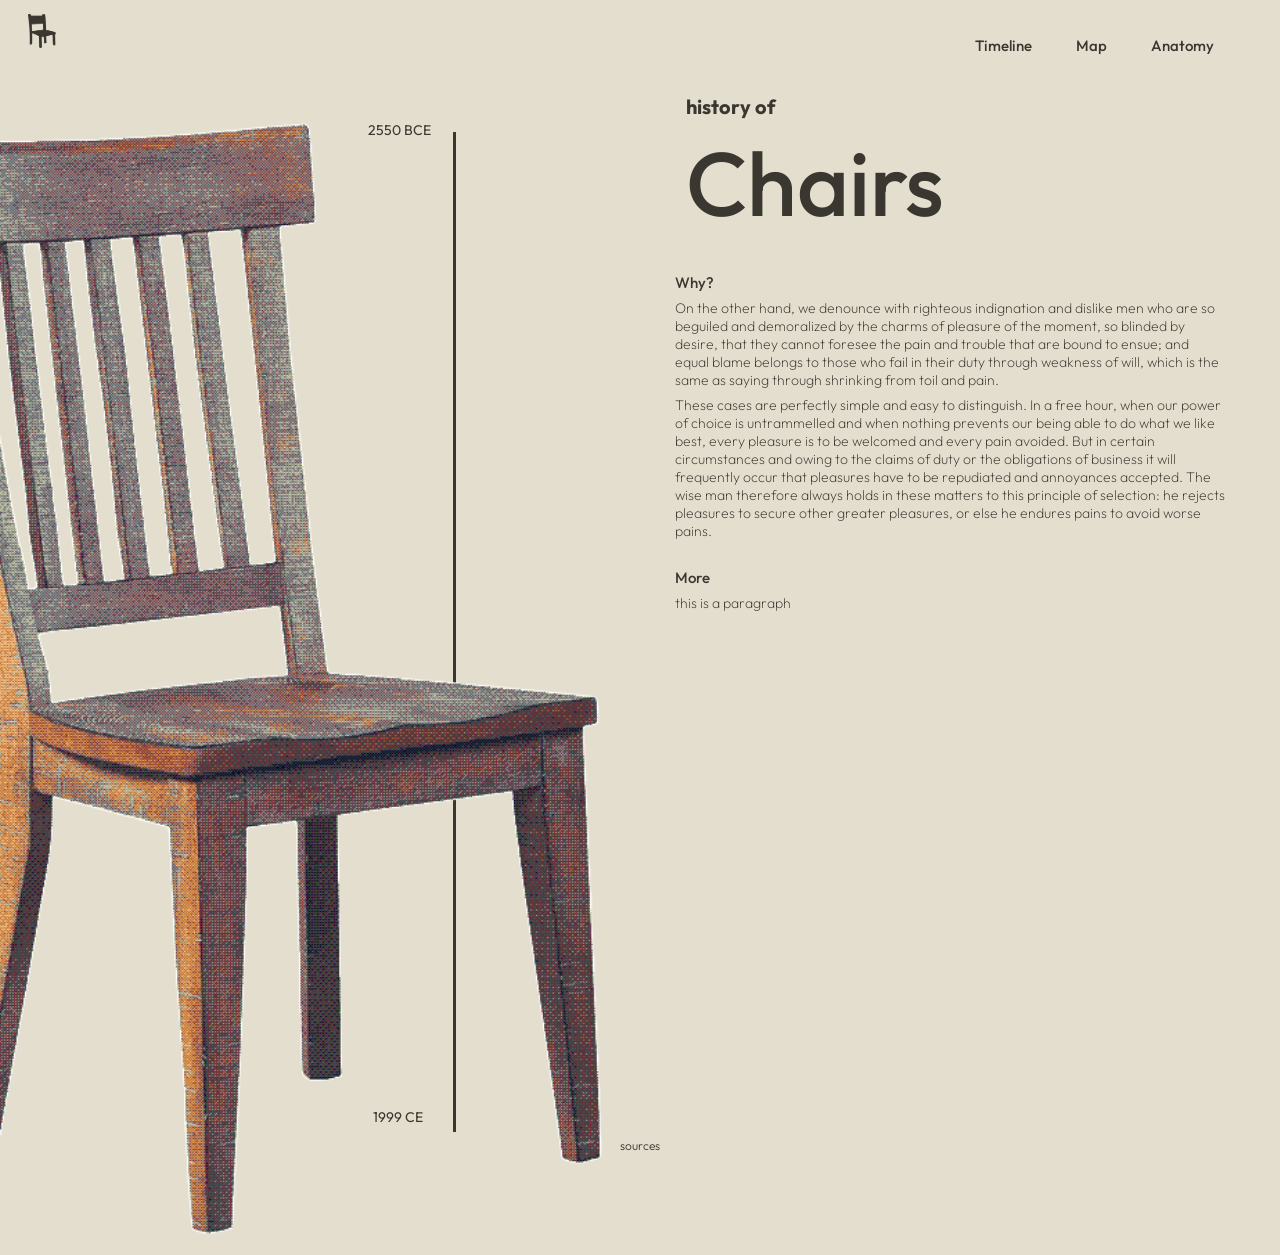
==== index.html @ 548d2c80 "Add files via upload" ====
<!DOCTYPE html>
<html lang="en">
<head>
    <meta charset="UTF-8">
    <meta name="viewport" content="width=device-width, initial-scale=1.0">
    <title>Chairs - Homepage</title>
    <link rel = "stylesheet" href = "index.css">
    <!--typeface info-->
    <link rel="preconnect" href="https://fonts.googleapis.com">
    <link rel="preconnect" href="https://fonts.gstatic.com" crossorigin>
    <link href="https://fonts.googleapis.com/css2?family=Outfit:wght@100..900&display=swap" rel="stylesheet">
    <!--favicon info-->
    <link rel="icon" type="image/x-icon" href="chairFavicon.png">
</head>

<body>
    <!-- <div class = outfit-medium></div> -->
    <section class = "header">
        <ul>
            <section class = "homeIcon">
                 <li style="float:inline-start"><a href="../index/index.html" class = "active"> <img id = "homeIconAct" src="homeIcon.png" style = "width:30px;height:36px"> </a></li>
            </section>
            <li><a href="../anatomy/anatomy.html">Anatomy</a></li>
            <li><a href="../map/map.html">Map</a></li>
            <li><a href="../timeline/timeline.html">Timeline</a></li>
        </ul>
    </section>
    <br>
    <section class = "body">
        <div class = "imgContainer">
                 <img src = "woodchairD.png">
             <div class = "vl"></div>
        </div>
        <div class = "bodyContent">
            <section class = "title">
                <br>
                <h3>history of</h3>
                <h2>Chairs</h2>
            </section>
            <br>
            <h4>Why?</h4>
            <p>On the other hand, we denounce with righteous indignation and dislike men who are so beguiled and demoralized by the charms of pleasure of the moment, so blinded by desire, that they cannot foresee the pain and trouble that are bound to ensue; and equal blame belongs to those who fail in their duty through weakness of will, which is the same as saying through shrinking from toil and pain.</p>

            <p>These cases are perfectly simple and easy to distinguish. In a free hour, when our power of choice is untrammelled and when nothing prevents our being able to do what we like best, every pleasure is to be welcomed and every pain avoided. But in certain circumstances and owing to the claims of duty or the obligations of business it will frequently occur that pleasures have to be repudiated and annoyances accepted. The wise man therefore always holds in these matters to this principle of selection: he rejects pleasures to secure other greater pleasures, or else he endures pains to avoid worse pains.</p>
            <br>
            <h4>More</h4>
        <p>this is a paragraph</p>
        </div>
    </section>
    <section class = "datesContainer">
        <div class = "earlyDate">2550 BCE</div>
        <div class = "endDate">1999 CE</div>
    </section>
    <section class = "footer">
        <footer>sources</footer>
    </section>
</body>
</html>
---- index.css ----
* {
    margin-top: 1px;
    margin-left: 10px;
    margin-right: 10px;
    margin-bottom: 5px;
    padding: 1px;
    box-sizing: border-box;
}

body{
    font-family: "Outfit", sans-serif;
    color: #3A3630;
    background-color: #E4DECE;
}

.imgContainer {
    width: 600px;
    height: 1000px;
    /* background-color: blue; */
}

.imgContainer img{
    width: 1200px;
    position: relative;
    bottom: -30px;
    right: 400px;
    z-index: 1;
}

.vl{
    border-left: 3px solid #3A3630;
    height: 1000px;
    position: absolute;
    margin-top: 132px;
    left: 450px;
    margin-left: 3px;
    top: 0;
}

.datesContainer{
    position: relative;
    height: 50px;
    width: 500px;
}

.earlyDate{
    position: absolute;
    left: 325px;
    bottom: 985px;
    font-size: 14px;
    font-weight: 500px;
}

.endDate{
    position: absolute;
    left: 330px;
    bottom: -2px;
    font-size: 14px;
    font-weight: 500px;
}


/* Header info */

.header{
    font-size: 15px;
    font-weight:300;
}

ul li {
    float: right;
}

ul {
    list-style-type: none;
}

ul li a{
    text-decoration: none;
    color:#3A3630;
    font-weight: 500;
}

.homeIcon{
    /* background-color: blue; */
    margin-top:1px;
    margin-left:-50px;
    width: 20px;
    height: 20px;
}

.title{
    font-family: "Outfit", sans-serif;
    font-weight: 300;
}

.title h2{
    font-size: 90px;
    font-weight: 500;
}

.title h3{
    font-size: 20px;
    font-size: 500;
}

.body{
    display: grid;
    grid-template-columns: 1fr 2fr;
}

.body h4{
    font-size: 15px;
    font-weight: 500;
}

.body p{
    font-size: 14px;
    font-weight: 200;
}

.footer{
    text-align: center;
    font-size: 12px;
    font-weight:300;
}
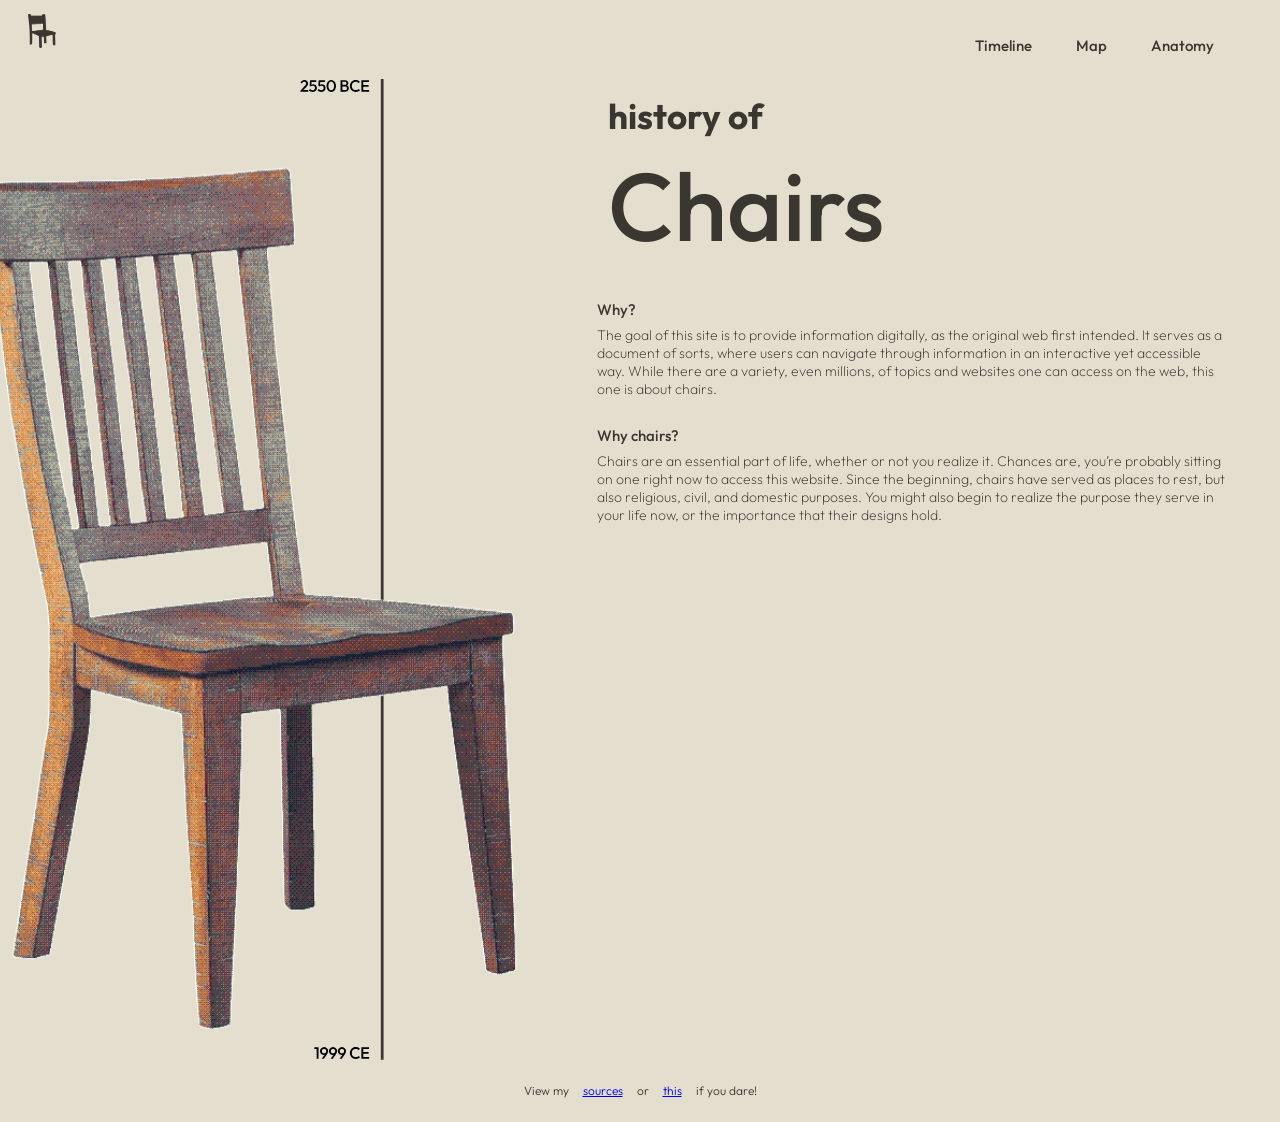
==== commit ec7282f9: "Add files via upload" ====
--- a/index.html
+++ b/index.html
@@ -18,18 +18,28 @@
     <section class = "header">
         <ul>
             <section class = "homeIcon">
-                 <li style="float:inline-start"><a href="../index/index.html" class = "active"> <img id = "homeIconAct" src="homeIcon.png" style = "width:30px;height:36px"> </a></li>
+                 <li style="float:inline-start"><a href="index.html" class = "active"> <img id = "homeIconAct" src="homeIcon.png" style = "width:30px;height:36px"> </a></li>
             </section>
-            <li><a href="../anatomy/anatomy.html">Anatomy</a></li>
-            <li><a href="../map/map.html">Map</a></li>
-            <li><a href="../timeline/timeline.html">Timeline</a></li>
+            <li><a href="anatomy.html">Anatomy</a></li>
+            <li><a href="map.html">Map</a></li>
+            <li><a href="timeline.html">Timeline</a></li>
         </ul>
     </section>
     <br>
     <section class = "body">
         <div class = "imgContainer">
-                 <img src = "woodchairD.png">
-             <div class = "vl"></div>
+            <svg class = "chairHome" width="653" height="1075" viewBox="0 0 653 1075" fill="none" xmlns="http://www.w3.org/2000/svg" xmlns:xlink="http://www.w3.org/1999/xlink">
+                <line x1="466.5" y1="4" x2="466.5" y2="1075" stroke="#3A3630" stroke-width="3"/>
+                <path d="M377.169 16.776L381.813 11.844C382.197 11.436 382.509 11.07 382.749 10.746C382.989 10.422 383.163 10.116 383.271 9.828C383.379 9.54 383.433 9.246 383.433 8.946C383.433 8.382 383.247 7.944 382.875 7.632C382.515 7.308 382.053 7.146 381.489 7.146C380.889 7.146 380.361 7.296 379.905 7.596C379.449 7.896 379.041 8.364 378.681 9L377.241 7.812C377.733 6.96 378.339 6.318 379.059 5.886C379.779 5.442 380.613 5.22 381.561 5.22C382.341 5.22 383.025 5.376 383.613 5.688C384.201 6 384.657 6.438 384.981 7.002C385.305 7.554 385.467 8.196 385.467 8.928C385.467 9.456 385.401 9.93 385.269 10.35C385.149 10.758 384.939 11.172 384.639 11.592C384.339 12 383.925 12.48 383.397 13.032L379.833 16.722L377.169 16.776ZM377.169 18V16.776L378.951 16.146H385.719V18H377.169ZM390.489 18.18C389.613 18.18 388.833 18.03 388.149 17.73C387.465 17.418 386.889 16.968 386.421 16.38L387.825 14.976C388.077 15.36 388.431 15.666 388.887 15.894C389.355 16.122 389.877 16.236 390.453 16.236C390.981 16.236 391.443 16.14 391.839 15.948C392.235 15.756 392.547 15.48 392.775 15.12C393.003 14.76 393.117 14.334 393.117 13.842C393.117 13.326 393.003 12.9 392.775 12.564C392.559 12.216 392.265 11.958 391.893 11.79C391.533 11.61 391.143 11.52 390.723 11.52C390.243 11.52 389.811 11.574 389.427 11.682C389.055 11.79 388.689 11.982 388.329 12.258L388.383 10.962C388.575 10.71 388.797 10.506 389.049 10.35C389.301 10.182 389.595 10.056 389.931 9.972C390.267 9.888 390.663 9.846 391.119 9.846C392.007 9.846 392.751 10.032 393.351 10.404C393.963 10.776 394.425 11.274 394.737 11.898C395.049 12.51 395.205 13.194 395.205 13.95C395.205 14.766 395.001 15.492 394.593 16.128C394.197 16.764 393.645 17.268 392.937 17.64C392.229 18 391.413 18.18 390.489 18.18ZM388.329 12.258L387.195 11.124L387.753 5.4H389.643L388.995 11.358L388.329 12.258ZM388.113 7.254L387.753 5.4H394.503V7.254H388.113ZM399.937 18.18C399.061 18.18 398.281 18.03 397.597 17.73C396.913 17.418 396.337 16.968 395.869 16.38L397.273 14.976C397.525 15.36 397.879 15.666 398.335 15.894C398.803 16.122 399.325 16.236 399.901 16.236C400.429 16.236 400.891 16.14 401.287 15.948C401.683 15.756 401.995 15.48 402.223 15.12C402.451 14.76 402.565 14.334 402.565 13.842C402.565 13.326 402.451 12.9 402.223 12.564C402.007 12.216 401.713 11.958 401.341 11.79C400.981 11.61 400.591 11.52 400.171 11.52C399.691 11.52 399.259 11.574 398.875 11.682C398.503 11.79 398.137 11.982 397.777 12.258L397.831 10.962C398.023 10.71 398.245 10.506 398.497 10.35C398.749 10.182 399.043 10.056 399.379 9.972C399.715 9.888 400.111 9.846 400.567 9.846C401.455 9.846 402.199 10.032 402.799 10.404C403.411 10.776 403.873 11.274 404.185 11.898C404.497 12.51 404.653 13.194 404.653 13.95C404.653 14.766 404.449 15.492 404.041 16.128C403.645 16.764 403.093 17.268 402.385 17.64C401.677 18 400.861 18.18 399.937 18.18ZM397.777 12.258L396.643 11.124L397.201 5.4H399.091L398.443 11.358L397.777 12.258ZM397.561 7.254L397.201 5.4H403.951V7.254H397.561ZM410.862 18.18C409.914 18.18 409.044 17.916 408.252 17.388C407.472 16.848 406.848 16.092 406.38 15.12C405.912 14.148 405.678 13.002 405.678 11.682C405.678 10.362 405.906 9.222 406.362 8.262C406.83 7.29 407.454 6.54 408.234 6.012C409.014 5.484 409.878 5.22 410.826 5.22C411.786 5.22 412.656 5.484 413.436 6.012C414.216 6.54 414.834 7.29 415.29 8.262C415.758 9.222 415.992 10.368 415.992 11.7C415.992 13.02 415.758 14.166 415.29 15.138C414.834 16.11 414.216 16.86 413.436 17.388C412.668 17.916 411.81 18.18 410.862 18.18ZM410.826 16.236C411.45 16.236 411.99 16.068 412.446 15.732C412.902 15.396 413.256 14.892 413.508 14.22C413.772 13.548 413.904 12.702 413.904 11.682C413.904 10.674 413.772 9.834 413.508 9.162C413.256 8.49 412.896 7.992 412.428 7.668C411.972 7.332 411.438 7.164 410.826 7.164C410.214 7.164 409.674 7.332 409.206 7.668C408.75 7.992 408.396 8.49 408.144 9.162C407.892 9.822 407.766 10.662 407.766 11.682C407.766 12.702 407.892 13.548 408.144 14.22C408.396 14.892 408.75 15.396 409.206 15.732C409.674 16.068 410.214 16.236 410.826 16.236ZM422.408 18V16.2H426.026C426.662 16.2 427.154 16.002 427.502 15.606C427.85 15.21 428.024 14.754 428.024 14.238C428.024 13.89 427.946 13.566 427.79 13.266C427.634 12.966 427.406 12.726 427.106 12.546C426.806 12.366 426.446 12.276 426.026 12.276H422.408V10.476H425.72C426.26 10.476 426.692 10.338 427.016 10.062C427.34 9.786 427.502 9.378 427.502 8.838C427.502 8.298 427.34 7.89 427.016 7.614C426.692 7.338 426.26 7.2 425.72 7.2H422.408V5.4H425.774C426.626 5.4 427.334 5.556 427.898 5.868C428.462 6.18 428.882 6.582 429.158 7.074C429.434 7.566 429.572 8.094 429.572 8.658C429.572 9.318 429.386 9.9 429.014 10.404C428.654 10.908 428.12 11.316 427.412 11.628L427.574 10.98C428.366 11.304 428.984 11.76 429.428 12.348C429.872 12.936 430.094 13.626 430.094 14.418C430.094 15.066 429.932 15.66 429.608 16.2C429.296 16.74 428.828 17.178 428.204 17.514C427.592 17.838 426.836 18 425.936 18H422.408ZM420.986 18V5.4H423.056V18H420.986ZM437.548 18.18C436.636 18.18 435.79 18.018 435.01 17.694C434.242 17.358 433.57 16.896 432.994 16.308C432.418 15.708 431.974 15.018 431.662 14.238C431.35 13.446 431.194 12.6 431.194 11.7C431.194 10.8 431.35 9.96 431.662 9.18C431.974 8.388 432.418 7.698 432.994 7.11C433.57 6.522 434.242 6.06 435.01 5.724C435.79 5.388 436.636 5.22 437.548 5.22C438.568 5.22 439.45 5.388 440.194 5.724C440.938 6.06 441.598 6.516 442.174 7.092L440.77 8.496C440.398 8.088 439.942 7.77 439.402 7.542C438.874 7.314 438.256 7.2 437.548 7.2C436.924 7.2 436.354 7.308 435.838 7.524C435.322 7.74 434.872 8.052 434.488 8.46C434.116 8.856 433.828 9.33 433.624 9.882C433.42 10.434 433.318 11.04 433.318 11.7C433.318 12.36 433.42 12.966 433.624 13.518C433.828 14.07 434.116 14.55 434.488 14.958C434.872 15.354 435.322 15.66 435.838 15.876C436.354 16.092 436.924 16.2 437.548 16.2C438.316 16.2 438.964 16.086 439.492 15.858C440.032 15.618 440.488 15.294 440.86 14.886L442.264 16.29C441.688 16.878 441.01 17.34 440.23 17.676C439.45 18.012 438.556 18.18 437.548 18.18ZM443.751 18V5.4H445.821V18H443.751ZM445.173 18V16.11H452.229V18H445.173ZM445.173 12.474V10.656H451.617V12.474H445.173ZM445.173 7.29V5.4H452.139V7.29H445.173Z" fill="black"/>
+                <path d="M394.919 1074V1061.4H396.953V1074H394.919ZM392.399 1063.25V1061.4H396.773V1063.25H392.399ZM400.436 1074L404.126 1068.83L404.864 1068.38C404.744 1068.65 404.588 1068.88 404.396 1069.09C404.216 1069.29 403.976 1069.45 403.676 1069.55C403.376 1069.66 402.992 1069.72 402.524 1069.72C401.804 1069.72 401.144 1069.55 400.544 1069.21C399.944 1068.86 399.464 1068.38 399.104 1067.77C398.744 1067.16 398.564 1066.45 398.564 1065.65C398.564 1064.83 398.762 1064.09 399.158 1063.42C399.566 1062.74 400.106 1062.21 400.778 1061.81C401.45 1061.42 402.2 1061.22 403.028 1061.22C403.868 1061.22 404.624 1061.42 405.296 1061.81C405.968 1062.2 406.496 1062.72 406.88 1063.38C407.276 1064.03 407.474 1064.76 407.474 1065.58C407.474 1066.73 407.072 1067.89 406.268 1069.07L402.83 1074H400.436ZM403.028 1068.1C403.484 1068.1 403.892 1067.99 404.252 1067.77C404.612 1067.56 404.894 1067.26 405.098 1066.89C405.302 1066.52 405.404 1066.1 405.404 1065.65C405.404 1065.17 405.302 1064.74 405.098 1064.37C404.894 1064 404.612 1063.7 404.252 1063.49C403.892 1063.27 403.484 1063.16 403.028 1063.16C402.572 1063.16 402.164 1063.27 401.804 1063.49C401.444 1063.7 401.156 1064 400.94 1064.37C400.736 1064.74 400.634 1065.17 400.634 1065.65C400.634 1066.12 400.736 1066.54 400.94 1066.91C401.156 1067.27 401.444 1067.56 401.804 1067.77C402.176 1067.99 402.584 1068.1 403.028 1068.1ZM410.183 1074L413.873 1068.83L414.611 1068.38C414.491 1068.65 414.335 1068.88 414.143 1069.09C413.963 1069.29 413.723 1069.45 413.423 1069.55C413.123 1069.66 412.739 1069.72 412.271 1069.72C411.551 1069.72 410.891 1069.55 410.291 1069.21C409.691 1068.86 409.211 1068.38 408.851 1067.77C408.491 1067.16 408.311 1066.45 408.311 1065.65C408.311 1064.83 408.509 1064.09 408.905 1063.42C409.313 1062.74 409.853 1062.21 410.525 1061.81C411.197 1061.42 411.947 1061.22 412.775 1061.22C413.615 1061.22 414.371 1061.42 415.043 1061.81C415.715 1062.2 416.243 1062.72 416.627 1063.38C417.023 1064.03 417.221 1064.76 417.221 1065.58C417.221 1066.73 416.819 1067.89 416.015 1069.07L412.577 1074H410.183ZM412.775 1068.1C413.231 1068.1 413.639 1067.99 413.999 1067.77C414.359 1067.56 414.641 1067.26 414.845 1066.89C415.049 1066.52 415.151 1066.1 415.151 1065.65C415.151 1065.17 415.049 1064.74 414.845 1064.37C414.641 1064 414.359 1063.7 413.999 1063.49C413.639 1063.27 413.231 1063.16 412.775 1063.16C412.319 1063.16 411.911 1063.27 411.551 1063.49C411.191 1063.7 410.903 1064 410.687 1064.37C410.483 1064.74 410.381 1065.17 410.381 1065.65C410.381 1066.12 410.483 1066.54 410.687 1066.91C410.903 1067.27 411.191 1067.56 411.551 1067.77C411.923 1067.99 412.331 1068.1 412.775 1068.1ZM419.931 1074L423.621 1068.83L424.359 1068.38C424.239 1068.65 424.083 1068.88 423.891 1069.09C423.711 1069.29 423.471 1069.45 423.171 1069.55C422.871 1069.66 422.487 1069.72 422.019 1069.72C421.299 1069.72 420.639 1069.55 420.039 1069.21C419.439 1068.86 418.959 1068.38 418.599 1067.77C418.239 1067.16 418.059 1066.45 418.059 1065.65C418.059 1064.83 418.257 1064.09 418.653 1063.42C419.061 1062.74 419.601 1062.21 420.273 1061.81C420.945 1061.42 421.695 1061.22 422.523 1061.22C423.363 1061.22 424.119 1061.42 424.791 1061.81C425.463 1062.2 425.991 1062.72 426.375 1063.38C426.771 1064.03 426.969 1064.76 426.969 1065.58C426.969 1066.73 426.567 1067.89 425.763 1069.07L422.325 1074H419.931ZM422.523 1068.1C422.979 1068.1 423.387 1067.99 423.747 1067.77C424.107 1067.56 424.389 1067.26 424.593 1066.89C424.797 1066.52 424.899 1066.1 424.899 1065.65C424.899 1065.17 424.797 1064.74 424.593 1064.37C424.389 1064 424.107 1063.7 423.747 1063.49C423.387 1063.27 422.979 1063.16 422.523 1063.16C422.067 1063.16 421.659 1063.27 421.299 1063.49C420.939 1063.7 420.651 1064 420.435 1064.37C420.231 1064.74 420.129 1065.17 420.129 1065.65C420.129 1066.12 420.231 1066.54 420.435 1066.91C420.651 1067.27 420.939 1067.56 421.299 1067.77C421.671 1067.99 422.079 1068.1 422.523 1068.1ZM437.548 1074.18C436.636 1074.18 435.79 1074.02 435.01 1073.69C434.242 1073.36 433.57 1072.9 432.994 1072.31C432.418 1071.71 431.974 1071.02 431.662 1070.24C431.35 1069.45 431.194 1068.6 431.194 1067.7C431.194 1066.8 431.35 1065.96 431.662 1065.18C431.974 1064.39 432.418 1063.7 432.994 1063.11C433.57 1062.52 434.242 1062.06 435.01 1061.72C435.79 1061.39 436.636 1061.22 437.548 1061.22C438.568 1061.22 439.45 1061.39 440.194 1061.72C440.938 1062.06 441.598 1062.52 442.174 1063.09L440.77 1064.5C440.398 1064.09 439.942 1063.77 439.402 1063.54C438.874 1063.31 438.256 1063.2 437.548 1063.2C436.924 1063.2 436.354 1063.31 435.838 1063.52C435.322 1063.74 434.872 1064.05 434.488 1064.46C434.116 1064.86 433.828 1065.33 433.624 1065.88C433.42 1066.43 433.318 1067.04 433.318 1067.7C433.318 1068.36 433.42 1068.97 433.624 1069.52C433.828 1070.07 434.116 1070.55 434.488 1070.96C434.872 1071.35 435.322 1071.66 435.838 1071.88C436.354 1072.09 436.924 1072.2 437.548 1072.2C438.316 1072.2 438.964 1072.09 439.492 1071.86C440.032 1071.62 440.488 1071.29 440.86 1070.89L442.264 1072.29C441.688 1072.88 441.01 1073.34 440.23 1073.68C439.45 1074.01 438.556 1074.18 437.548 1074.18ZM443.751 1074V1061.4H445.821V1074H443.751ZM445.173 1074V1072.11H452.229V1074H445.173ZM445.173 1068.47V1066.66H451.617V1068.47H445.173ZM445.173 1063.29V1061.4H452.139V1063.29H445.173Z" fill="black"/>
+                <rect y="83" width="653" height="976" fill="url(#pattern0_253_25)"/>
+                <defs>
+                <pattern id="pattern0_253_25" patternContentUnits="objectBoundingBox" width="1" height="1">
+                <use xlink:href="#image0_253_25" transform="matrix(0.00179603 0 0 0.00120192 -0.288184 0)"/>
+                </pattern>
+                <image id="image0_253_25" width="865" height="832" preserveAspectRatio="none" xlink:href="[data-uri]"/>
+                </defs>
+                </svg>                
         </div>
         <div class = "bodyContent">
             <section class = "title">
@@ -39,20 +49,14 @@
             </section>
             <br>
             <h4>Why?</h4>
-            <p>On the other hand, we denounce with righteous indignation and dislike men who are so beguiled and demoralized by the charms of pleasure of the moment, so blinded by desire, that they cannot foresee the pain and trouble that are bound to ensue; and equal blame belongs to those who fail in their duty through weakness of will, which is the same as saying through shrinking from toil and pain.</p>
-
-            <p>These cases are perfectly simple and easy to distinguish. In a free hour, when our power of choice is untrammelled and when nothing prevents our being able to do what we like best, every pleasure is to be welcomed and every pain avoided. But in certain circumstances and owing to the claims of duty or the obligations of business it will frequently occur that pleasures have to be repudiated and annoyances accepted. The wise man therefore always holds in these matters to this principle of selection: he rejects pleasures to secure other greater pleasures, or else he endures pains to avoid worse pains.</p>
+            <p>The goal of this site is to provide information digitally, as the original web first intended. It serves as a document of sorts, where users can navigate through information in an interactive yet accessible way. While there are a variety, even millions, of topics and websites one can access on the web, this one is about chairs.</p>
             <br>
-            <h4>More</h4>
-        <p>this is a paragraph</p>
+            <h4>Why chairs?</h4>
+            <p>Chairs are an essential part of life, whether or not you realize it. Chances are, you’re probably sitting on one right now to access this website. Since the beginning, chairs have served as places to rest, but also religious, civil, and domestic purposes. You might also begin to realize the purpose they serve in your life now, or the importance that their designs hold.</p>
         </div>
     </section>
-    <section class = "datesContainer">
-        <div class = "earlyDate">2550 BCE</div>
-        <div class = "endDate">1999 CE</div>
-    </section>
     <section class = "footer">
-        <footer>sources</footer>
+        <footer>View my <a href = "sources.html">sources</a> or <a href = "hate.html">this</a> if you dare! </footer>
     </section>
 </body>
 </html>
--- a/index.css
+++ b/index.css
@@ -17,48 +17,61 @@
     width: 600px;
     height: 1000px;
     /* background-color: blue; */
+    display: flex;
+    align-items: center;
 }
 
-.imgContainer img{
-    width: 1200px;
-    position: relative;
-    bottom: -30px;
-    right: 400px;
-    z-index: 1;
+/* computer half-tab scaling */
+@media screen and (max-width: 390px) {
+    
 }
 
-.vl{
-    border-left: 3px solid #3A3630;
-    height: 1000px;
-    position: absolute;
-    margin-top: 132px;
-    left: 450px;
-    margin-left: 3px;
-    top: 0;
+/* phone scaling stuff */
+@media screen and (max-width: 430px) {
+
+    .header{
+        font-size: 5px;
+        font-weight:300;
+    }
+
+    .title{
+        display: column;
+    }
+
+    .title h2{
+        font-size: 3rem;
+    }
+
+    h3{
+        font-size: 25px;
+    }
+
+    .body{
+        /* display: block; */
+        display: flex;
+        flex-direction: column;
+    }
+
+    .imgContainer {
+        width: 300px;
+        height: 630px;
+        /* background-color: blue; */
+    }
+
+    *{
+        margin-right: 6px;
+    }
+
+    .chairHome{
+        margin-left: auto;
+    }
 }
 
-.datesContainer{
-    position: relative;
-    height: 50px;
-    width: 500px;
+.chairHome{
+    width: 600px;
+    margin-left: -90px;
+    bottom: 1000px;
 }
-
-.earlyDate{
-    position: absolute;
-    left: 325px;
-    bottom: 985px;
-    font-size: 14px;
-    font-weight: 500px;
-}
-
-.endDate{
-    position: absolute;
-    left: 330px;
-    bottom: -2px;
-    font-size: 14px;
-    font-weight: 500px;
-}
-
 
 /* Header info */
 
@@ -95,18 +108,19 @@
 }
 
 .title h2{
-    font-size: 90px;
+    font-size: 6rem;
     font-weight: 500;
 }
 
 .title h3{
-    font-size: 20px;
+    font-size: 35px;
     font-size: 500;
 }
 
 .body{
-    display: grid;
-    grid-template-columns: 1fr 2fr;
+    display: flex;
+    grid-template-columns: 40% 60%;
+    /* grid-template-columns: 1fr 2fr; */
 }
 
 .body h4{
@@ -123,4 +137,5 @@
     text-align: center;
     font-size: 12px;
     font-weight:300;
+    color: #3A3630;
 }
